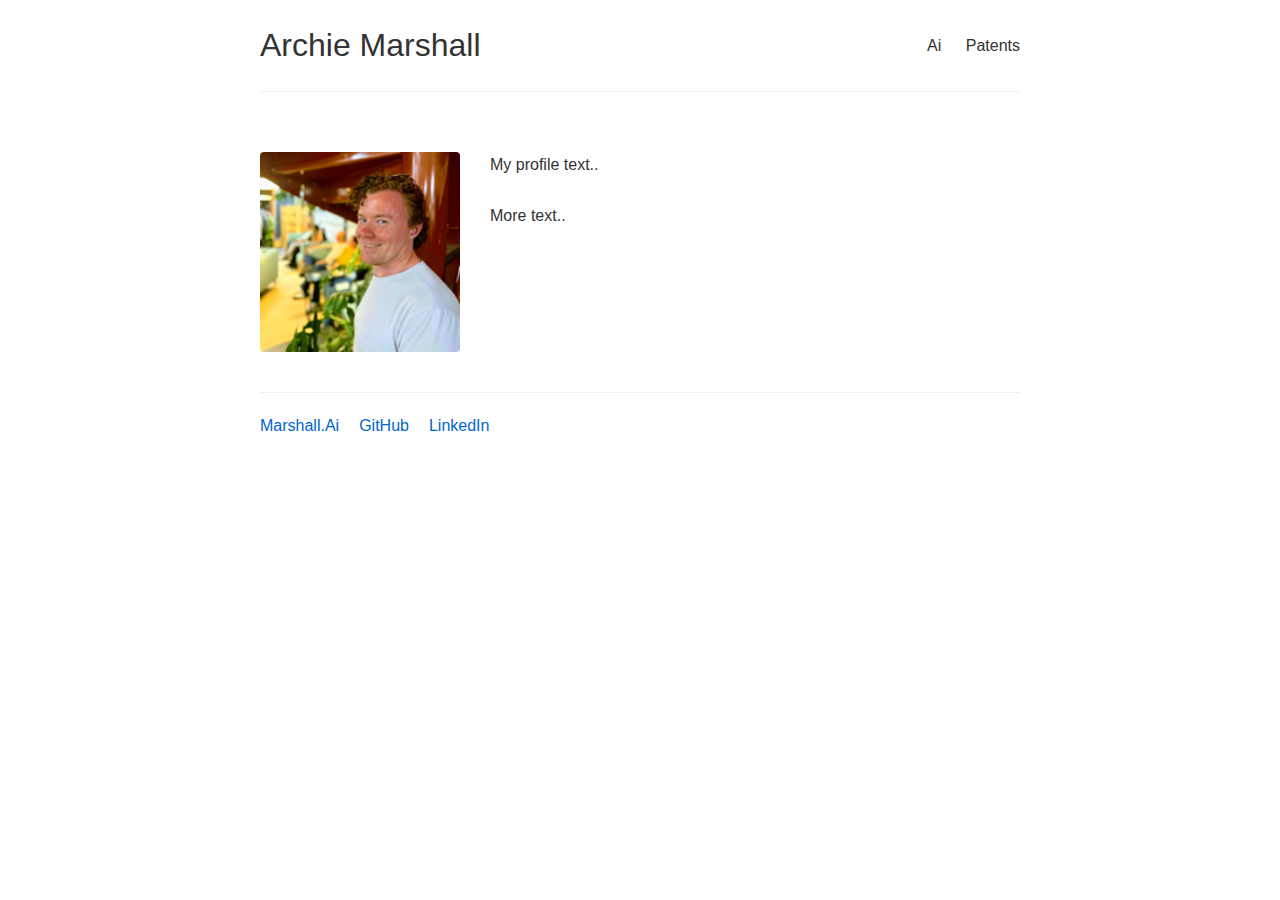
==== index.html @ 5c090c80 "initial draft of light bio site" ====
<!DOCTYPE html>
<html lang="en">

<head>
    <meta charset="UTF-8">
    <meta name="viewport" content="width=device-width, initial-scale=1.0">
    <title>Archie Marshall</title>
    <link rel="stylesheet" href="css/style.css">
</head>

<body>
    <header>
        <h1>Archie Marshall</h1>
        <nav>
            <!-- <a href="blog.html">Blog</a> -->
            <a href="https://zippy-mermaid-ccc255.netlify.app/">Ai</a>
            <a href="patents.html">Patents</a>
        </nav>
    </header>

    <main>
        <section class="profile">
            <img src="media/200_profile.png" alt="Profile photo">
            <div class="profile-content">
                <p>My profile text..</p>
                <br>
                <p>More text..</p>
            </div>
        </section>

        <footer class="contact">
            <a href="https://zippy-mermaid-ccc255.netlify.app/">Marshall.Ai</a>
            <a href="https://github.com/atwmarshall">GitHub</a>
            <a href="https://www.linkedin.com/in/atwmarshall/">LinkedIn</a>
        </footer>
    </main>
</body>

</html>
---- css/style.css ----
/* css/style.css */
* {
    margin: 0;
    padding: 0;
    box-sizing: border-box;
    font-family: -apple-system, BlinkMacSystemFont, "Segoe UI", Roboto, Helvetica, Arial, sans-serif;
}

body {
    max-width: 800px;
    margin: 0 auto;
    padding: 20px;
    color: #333;
    line-height: 1.6;
}

header {
    display: flex;
    justify-content: space-between;
    align-items: center;
    margin-bottom: 60px;
    padding-bottom: 20px;
    border-bottom: 1px solid #eee;
}

nav a {
    margin-left: 20px;
    text-decoration: none;
    color: #333;
}

nav a:hover {
    color: #0066cc;
}

h1 {
    font-size: 2em;
    font-weight: normal;
}

h2 {
    font-size: 1.8em;
    margin: 40px 0 20px;
    font-weight: normal;
}

.profile {
    display: flex;
    gap: 30px;
    margin-bottom: 40px;
}

.profile img {
    width: 200px;
    height: 200px;
    object-fit: cover;
    border-radius: 4px;
}

.profile-content {
    flex: 1;
}

.blog-post {
    margin-bottom: 30px;
}

.date {
    color: #666;
    margin-bottom: 8px;
}

.patent {
    margin-bottom: 20px;
    padding-left: 20px;
}

a {
    color: #0066cc;
    text-decoration: none;
}

a:hover {
    text-decoration: underline;
}

.contact {
    margin-top: 40px;
    padding-top: 20px;
    border-top: 1px solid #eee;
    display: flex;
    gap: 20px;
}
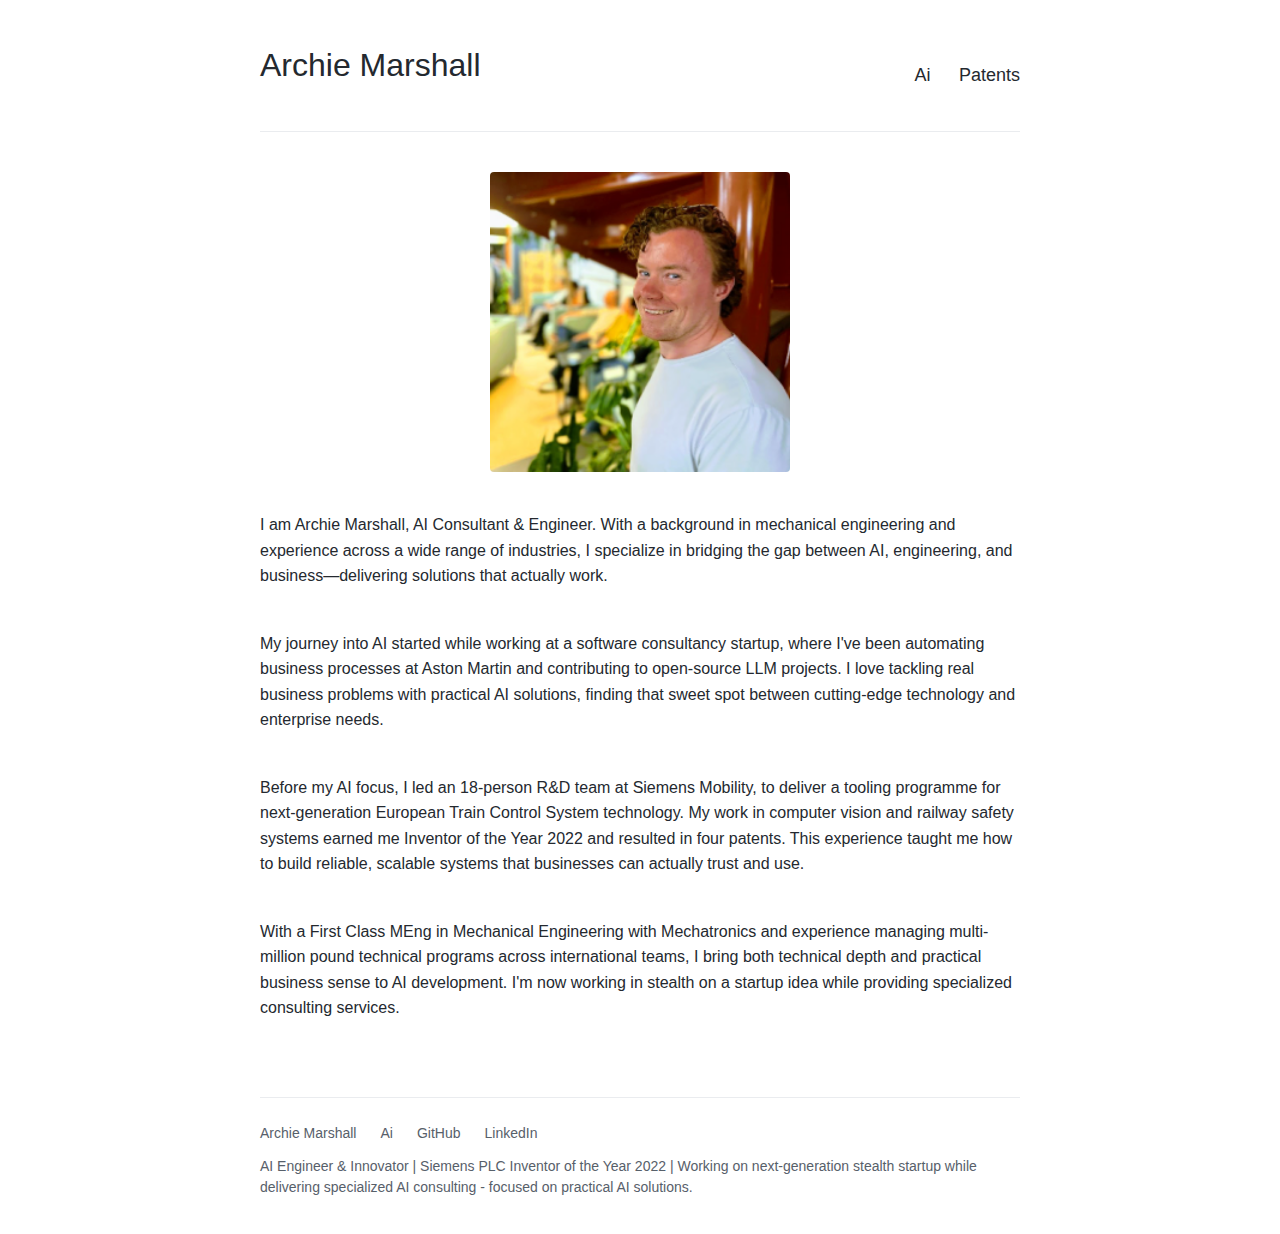
==== commit 6be81a6a: "updated with content - ready to go but plain" ====
--- a/index.html
+++ b/index.html
@@ -19,19 +19,43 @@
     </header>
 
     <main>
-        <section class="profile">
-            <img src="media/200_profile.png" alt="Profile photo">
+        <section class="profile-section">
+            <img src="media/250_profile.png" alt="Profile photo" class="profile-image">
             <div class="profile-content">
-                <p>My profile text..</p>
+                <p>
+                    I am Archie Marshall, AI Consultant & Engineer. With a background in mechanical engineering and experience across a wide
+                    range of industries, I specialize in bridging the gap between AI, engineering, and business—delivering solutions that actually work.
+                </p>
                 <br>
-                <p>More text..</p>
+                <p>
+                    My journey into AI started while working at a software consultancy startup, where I've been automating business
+                    processes at Aston Martin and contributing to open-source LLM projects. I love tackling real business problems with
+                    practical AI solutions, finding that sweet spot between cutting-edge technology and enterprise needs.
+                </p>
+                <br>
+                <p>
+                    Before my AI focus, I led an 18-person R&D team at Siemens Mobility, to deliver a tooling programme for next-generation European Train Control
+                    System technology. My work in computer vision and railway safety systems earned me Inventor of the Year 2022 and
+                    resulted in four patents. This experience taught me how to build reliable, scalable systems that businesses can
+                    actually trust and use.
+                </p>
+                <br>
+                <p>
+                    With a First Class MEng in Mechanical Engineering with Mechatronics and experience managing multi-million pound
+                    technical programs across international teams, I bring both technical depth and practical business sense to AI
+                    development. I'm now working in stealth on a startup idea while providing specialized consulting services.
+                </p>
             </div>
         </section>
 
-        <footer class="contact">
-            <a href="https://zippy-mermaid-ccc255.netlify.app/">Marshall.Ai</a>
-            <a href="https://github.com/atwmarshall">GitHub</a>
-            <a href="https://www.linkedin.com/in/atwmarshall/">LinkedIn</a>
+        <footer class="footer">
+            <div class="footer-content">
+                <span>Archie Marshall</span>
+                <a href="https://zippy-mermaid-ccc255.netlify.app/">Ai</a>
+                <a href="https://github.com/atwmarshall">GitHub</a>
+                <a href="https://www.linkedin.com/in/atwmarshall/">LinkedIn</a>
+            </div>
+            <p class="footer-description">AI Engineer & Innovator | Siemens PLC Inventor of the Year 2022 | Working on next-generation stealth startup while delivering specialized AI consulting - focused on practical AI solutions.</p>
         </footer>
     </main>
 </body>
--- a/css/style.css
+++ b/css/style.css
@@ -3,80 +3,128 @@
     margin: 0;
     padding: 0;
     box-sizing: border-box;
-    font-family: -apple-system, BlinkMacSystemFont, "Segoe UI", Roboto, Helvetica, Arial, sans-serif;
+    font-family: -apple-system, BlinkMacSystemFont, "Segoe UI", Roboto, Arial, sans-serif;
 }
 
 body {
     max-width: 800px;
     margin: 0 auto;
     padding: 20px;
-    color: #333;
+    color: #24292f;
     line-height: 1.6;
+    font-size: 16px;
 }
 
 header {
     display: flex;
     justify-content: space-between;
     align-items: center;
-    margin-bottom: 60px;
-    padding-bottom: 20px;
-    border-bottom: 1px solid #eee;
+    margin-bottom: 40px;
+    padding: 20px 0;
+    border-bottom: 1px solid #eaecef;
+}
+
+.site-title {
+    font-size: 20px;
+    font-weight: 400;
+    color: #24292f;
+    text-decoration: none;
 }
 
 nav a {
-    margin-left: 20px;
+    margin-left: 24px;
     text-decoration: none;
-    color: #333;
+    color: #24292f;
+    font-size: 18px;
 }
 
 nav a:hover {
-    color: #0066cc;
+    color: #0969da;
 }
 
-h1 {
-    font-size: 2em;
-    font-weight: normal;
+.profile-section {
+    display: flex;
+    flex-direction: column;
+    align-items: center;
+    margin-bottom: 40px;
+    text-align: left;
 }
 
-h2 {
-    font-size: 1.8em;
-    margin: 40px 0 20px;
-    font-weight: normal;
-}
-
-.profile {
-    display: flex;
-    gap: 30px;
+.profile-image {
+    width: 300px;
+    height: 300px;
+    object-fit: cover;
     margin-bottom: 40px;
-}
-
-.profile img {
-    width: 200px;
-    height: 200px;
-    object-fit: cover;
     border-radius: 4px;
 }
 
 .profile-content {
-    flex: 1;
+    width: 100%;
+}
+
+/* Blog styles */
+.blog-section {
+    margin-top: 20px;
+}
+
+.blog-intro {
+    margin-bottom: 40px;
+    color: #57606a;
 }
 
 .blog-post {
-    margin-bottom: 30px;
+    margin-bottom: 32px;
 }
 
 .date {
-    color: #666;
+    color: #57606a;
+    font-size: 14px;
+    margin-bottom: 4px;
+}
+
+/* Patents/Research styles */
+.patents-section {
+    margin-top: 20px;
+}
+
+.patent-item {
+    margin-bottom: 24px;
+    padding: 16px 0;
+    border-bottom: 1px solid #eaecef;
+}
+
+.patent-title {
+
+    font-size: 20px;
+    font-weight: 300;
     margin-bottom: 8px;
 }
 
-.patent {
+.patent-meta {
+    color: #57606a;
+    font-size: 14px;
+    margin-bottom: 8px;
+}
+
+/* Common elements */
+h1,
+h2 {
+    font-weight: 200;
     margin-bottom: 20px;
-    padding-left: 20px;
+}
+
+h2 {
+    font-size: 24px;
+    margin-top: 40px;
+}
+
+p {
+    margin-bottom: 16px;
+    color: #24292f;
 }
 
 a {
-    color: #0066cc;
+    color: #0969da;
     text-decoration: none;
 }
 
@@ -84,10 +132,33 @@
     text-decoration: underline;
 }
 
-.contact {
-    margin-top: 40px;
-    padding-top: 20px;
-    border-top: 1px solid #eee;
+/* Footer styles */
+.footer {
+    margin-top: 60px;
+    padding-top: 24px;
+    border-top: 1px solid #eaecef;
+}
+
+.footer-content {
     display: flex;
-    gap: 20px;
-}+    gap: 24px;
+    color: #57606a;
+    font-size: 14px;
+}
+
+.footer-content a {
+    color: #57606a;
+    text-decoration: none;
+}
+
+.footer-content a:hover {
+    color: #0969da;
+    text-decoration: underline;
+}
+
+.footer-description {
+    color: #57606a;
+    font-size: 14px;
+    margin-top: 12px;
+    line-height: 1.5;
+}
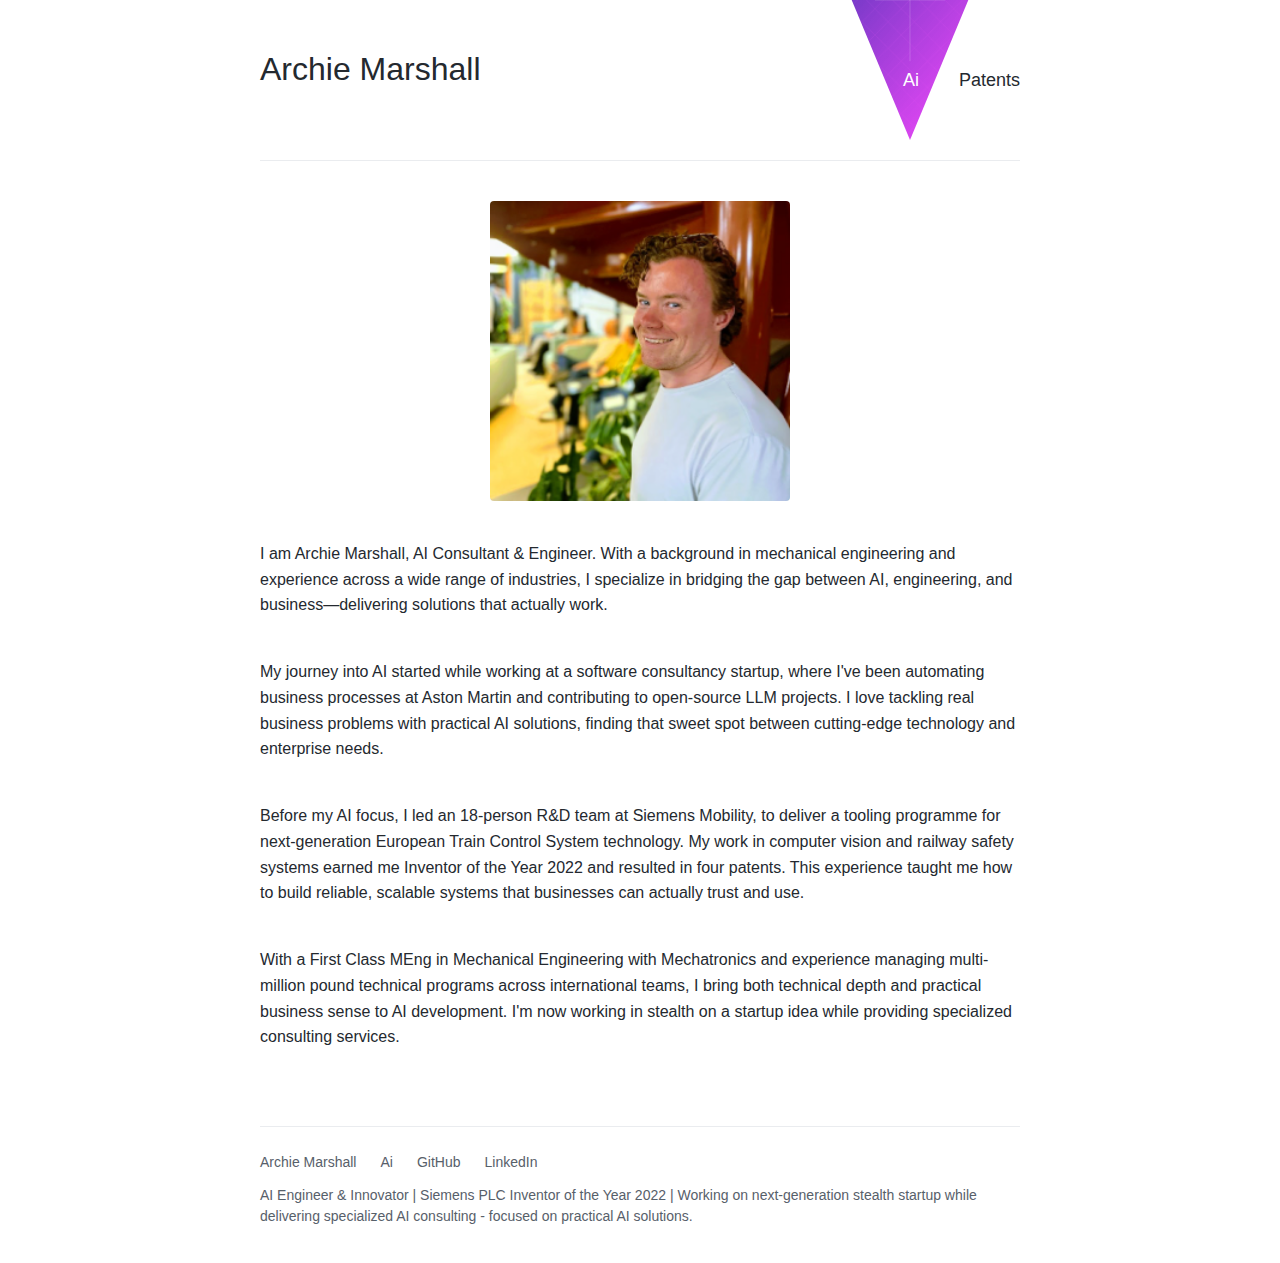
==== commit 774e1fea: "added neural network shard for Ai link in banner" ====
--- a/index.html
+++ b/index.html
@@ -13,7 +13,10 @@
         <h1>Archie Marshall</h1>
         <nav>
             <!-- <a href="blog.html">Blog</a> -->
-            <a href="https://zippy-mermaid-ccc255.netlify.app/">Ai</a>
+            <div class="ai-link-container">
+                <img src="media/shard-bg.svg" alt="" class="ai-shard">
+                <a href="https://zippy-mermaid-ccc255.netlify.app/" class="ai-link">Ai</a>
+            </div>
             <a href="patents.html">Patents</a>
         </nav>
     </header>
--- a/css/style.css
+++ b/css/style.css
@@ -4,6 +4,8 @@
     padding: 0;
     box-sizing: border-box;
     font-family: -apple-system, BlinkMacSystemFont, "Segoe UI", Roboto, Arial, sans-serif;
+    margin-top: 0;
+    padding-top: 0;
 }
 
 body {
@@ -13,6 +15,7 @@
     color: #24292f;
     line-height: 1.6;
     font-size: 16px;
+    margin-top: 0;
 }
 
 header {
@@ -22,6 +25,9 @@
     margin-bottom: 40px;
     padding: 20px 0;
     border-bottom: 1px solid #eaecef;
+    position: relative;
+    margin-top: 0;
+    padding-top: 0;
 }
 
 .site-title {
@@ -29,6 +35,11 @@
     font-weight: 400;
     color: #24292f;
     text-decoration: none;
+}
+
+nav {
+    margin-top: 0;
+    padding-top: 0;
 }
 
 nav a {
@@ -81,6 +92,66 @@
     font-size: 14px;
     margin-bottom: 4px;
 }
+
+/* AI link styling */
+.ai-link-container {
+    position: relative;
+    display: flex;
+    align-items: center;
+    justify-content: center;
+    height: 120px;
+    /* Increased for larger shard */
+    margin-left: 40px;
+    /* Move the whole container right */
+}
+
+.ai-link {
+    position: relative;
+    color: white !important;
+    z-index: 2;
+    text-decoration: none;
+    font-size: 18px;
+    text-align: center;
+    padding: 8px 16px;
+}
+
+.ai-shard {
+    position: absolute;
+    top: -90px;
+    /* Extend further for larger size */
+    left: 65%;
+    transform: translateX(-50%);
+    width: 180px;
+    /* 1.5x wider */
+    height: 210px;
+    /* 1.5x taller */
+    z-index: 1;
+    pointer-events: none;
+}
+
+/* Keep the rest of your nav styling the same */
+nav {
+    display: flex;
+    align-items: center;
+}
+
+nav a {
+    margin-left: 24px;
+    text-decoration: none;
+    color: #24292f;
+    font-size: 18px;
+    margin-top: 0;
+}
+
+/* Hover effects */
+.ai-link-container:hover .ai-shard {
+    filter: brightness(1.2);
+}
+
+.ai-link-container:hover .ai-link {
+    text-decoration: none;
+}
+
 
 /* Patents/Research styles */
 .patents-section {
@@ -162,3 +233,4 @@
     margin-top: 12px;
     line-height: 1.5;
 }
+
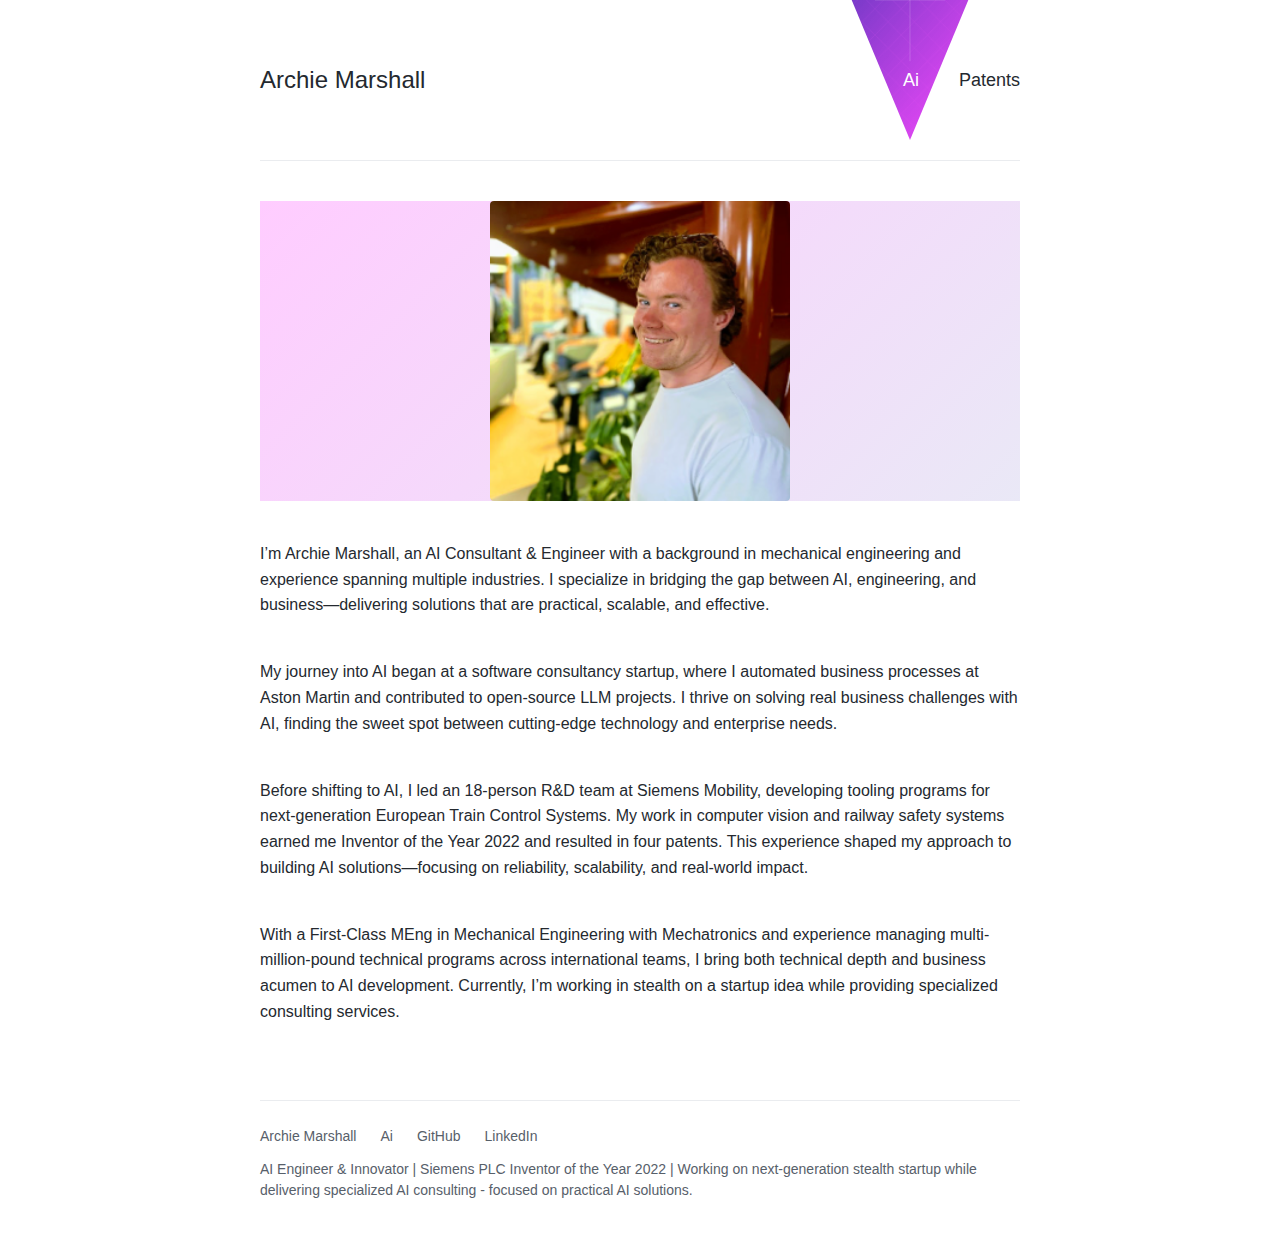
==== commit 7f6f60d5: "added colour container for image and updated text" ====
--- a/index.html
+++ b/index.html
@@ -23,30 +23,33 @@
 
     <main>
         <section class="profile-section">
-            <img src="media/250_profile.png" alt="Profile photo" class="profile-image">
+            <div class="profile-image-section">
+                <img src="media/250_profile.png" alt="Profile photo" class="profile-image">
+            </div>
             <div class="profile-content">
                 <p>
-                    I am Archie Marshall, AI Consultant & Engineer. With a background in mechanical engineering and experience across a wide
-                    range of industries, I specialize in bridging the gap between AI, engineering, and business—delivering solutions that actually work.
+                    I’m Archie Marshall, an AI Consultant & Engineer with a background in mechanical engineering and experience spanning
+                    multiple industries. I specialize in bridging the gap between AI, engineering, and business—delivering solutions that
+                    are practical, scalable, and effective.
                 </p>
                 <br>
                 <p>
-                    My journey into AI started while working at a software consultancy startup, where I've been automating business
-                    processes at Aston Martin and contributing to open-source LLM projects. I love tackling real business problems with
-                    practical AI solutions, finding that sweet spot between cutting-edge technology and enterprise needs.
+                    My journey into AI began at a software consultancy startup, where I automated business processes at Aston Martin and
+                    contributed to open-source LLM projects. I thrive on solving real business challenges with AI, finding the sweet spot
+                    between cutting-edge technology and enterprise needs.
                 </p>
                 <br>
                 <p>
-                    Before my AI focus, I led an 18-person R&D team at Siemens Mobility, to deliver a tooling programme for next-generation European Train Control
-                    System technology. My work in computer vision and railway safety systems earned me Inventor of the Year 2022 and
-                    resulted in four patents. This experience taught me how to build reliable, scalable systems that businesses can
-                    actually trust and use.
+                    Before shifting to AI, I led an 18-person R&D team at Siemens Mobility, developing tooling programs for next-generation
+                    European Train Control Systems. My work in computer vision and railway safety systems earned me Inventor of the Year
+                    2022 and resulted in four patents. This experience shaped my approach to building AI solutions—focusing on reliability,
+                    scalability, and real-world impact.
                 </p>
                 <br>
                 <p>
-                    With a First Class MEng in Mechanical Engineering with Mechatronics and experience managing multi-million pound
-                    technical programs across international teams, I bring both technical depth and practical business sense to AI
-                    development. I'm now working in stealth on a startup idea while providing specialized consulting services.
+                    With a First-Class MEng in Mechanical Engineering with Mechatronics and experience managing multi-million-pound
+                    technical programs across international teams, I bring both technical depth and business acumen to AI development.
+                    Currently, I’m working in stealth on a startup idea while providing specialized consulting services.
                 </p>
             </div>
         </section>
--- a/css/style.css
+++ b/css/style.css
@@ -61,11 +61,18 @@
     text-align: left;
 }
 
+.profile-image-section {
+    background: linear-gradient(315deg, rgba(45, 31, 170, 0.1) 0%, rgba(255, 0, 255, 0.2) 100%);
+    width: 100%;
+    margin-bottom: 40px;
+}
+
 .profile-image {
+    display: block;
+    margin: 0 auto;
     width: 300px;
     height: 300px;
     object-fit: cover;
-    margin-bottom: 40px;
     border-radius: 4px;
 }
 
@@ -178,15 +185,18 @@
 }
 
 /* Common elements */
-h1,
-h2 {
+h1 {
+    font-size: 24px;
+    margin-top: 40px;
     font-weight: 200;
-    margin-bottom: 20px;
+    margin-bottom: 40px;
 }
 
 h2 {
     font-size: 24px;
     margin-top: 40px;
+    font-weight: 200;
+    margin-bottom: 20px;
 }
 
 p {
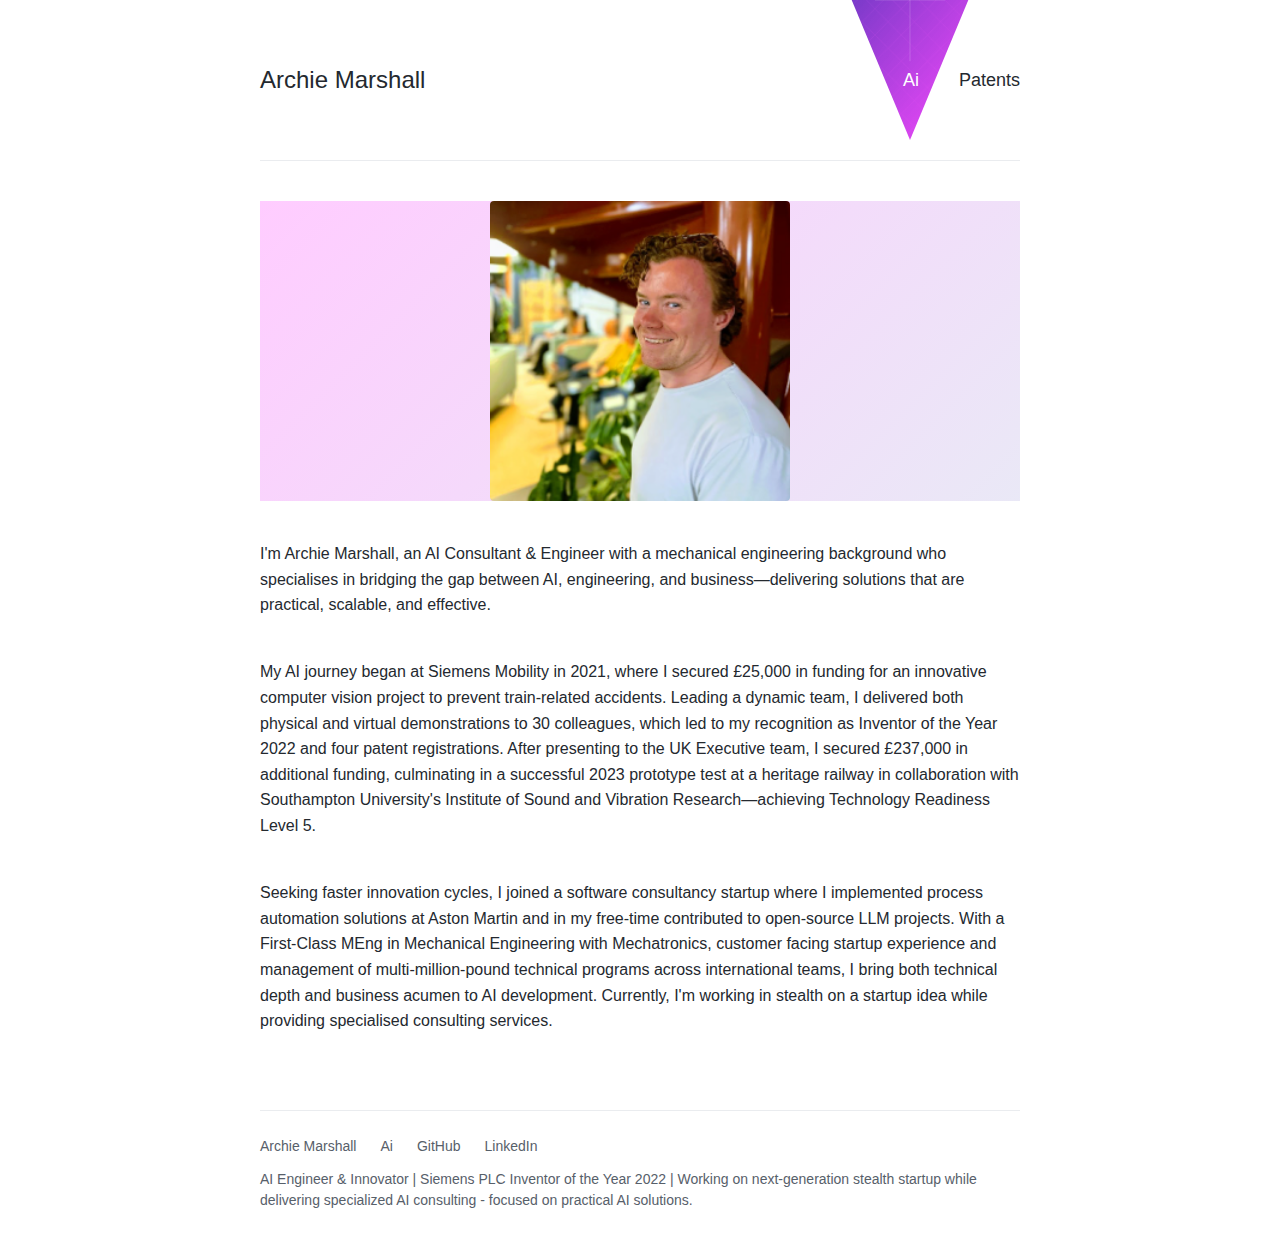
==== commit abb7a989: "updated index text" ====
--- a/index.html
+++ b/index.html
@@ -28,28 +28,25 @@
             </div>
             <div class="profile-content">
                 <p>
-                    I’m Archie Marshall, an AI Consultant & Engineer with a background in mechanical engineering and experience spanning
-                    multiple industries. I specialize in bridging the gap between AI, engineering, and business—delivering solutions that
-                    are practical, scalable, and effective.
+                    I'm Archie Marshall, an AI Consultant & Engineer with a mechanical engineering background who specialises in bridging
+                    the gap between AI, engineering, and business—delivering solutions that are practical, scalable, and effective.
                 </p>
                 <br>
                 <p>
-                    My journey into AI began at a software consultancy startup, where I automated business processes at Aston Martin and
-                    contributed to open-source LLM projects. I thrive on solving real business challenges with AI, finding the sweet spot
-                    between cutting-edge technology and enterprise needs.
+                    My AI journey began at Siemens Mobility in 2021, where I secured £25,000 in funding for an innovative computer vision
+                    project to prevent train-related accidents. Leading a dynamic team, I delivered both physical and virtual demonstrations
+                    to 30 colleagues, which led to my recognition as Inventor of the Year 2022 and four patent registrations. After
+                    presenting to the UK Executive team, I secured £237,000 in additional funding, culminating in a successful 2023
+                    prototype test at a heritage railway in collaboration with Southampton University's Institute of Sound and Vibration
+                    Research—achieving Technology Readiness Level 5.
                 </p>
                 <br>
                 <p>
-                    Before shifting to AI, I led an 18-person R&D team at Siemens Mobility, developing tooling programs for next-generation
-                    European Train Control Systems. My work in computer vision and railway safety systems earned me Inventor of the Year
-                    2022 and resulted in four patents. This experience shaped my approach to building AI solutions—focusing on reliability,
-                    scalability, and real-world impact.
-                </p>
-                <br>
-                <p>
-                    With a First-Class MEng in Mechanical Engineering with Mechatronics and experience managing multi-million-pound
-                    technical programs across international teams, I bring both technical depth and business acumen to AI development.
-                    Currently, I’m working in stealth on a startup idea while providing specialized consulting services.
+                    Seeking faster innovation cycles, I joined a software consultancy startup where I implemented process automation
+                    solutions at Aston Martin and in my free-time contributed to open-source LLM projects. With a First-Class MEng in Mechanical Engineering
+                    with Mechatronics, customer facing startup experience and management of multi-million-pound technical programs across international teams, I bring
+                    both technical depth and business acumen to AI development. Currently, I'm working in stealth on a startup idea while
+                    providing specialised consulting services.
                 </p>
             </div>
         </section>
